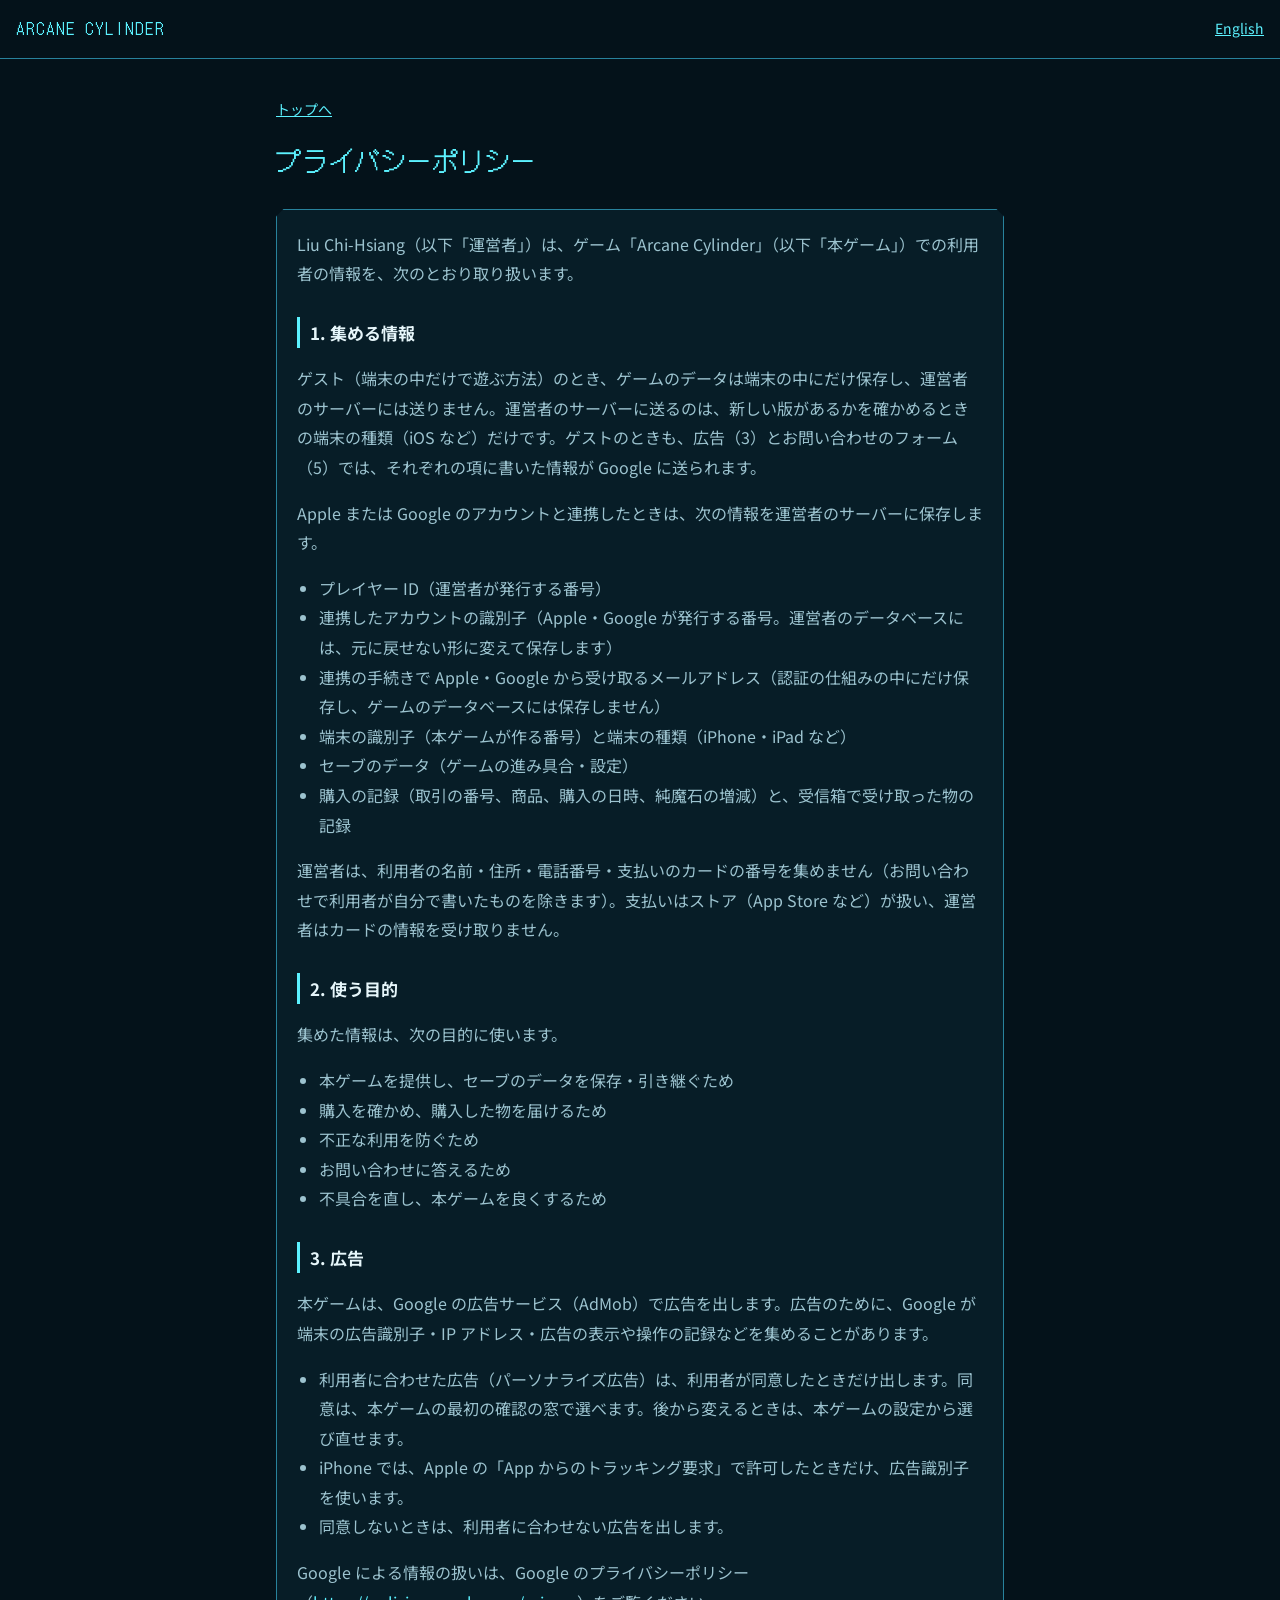
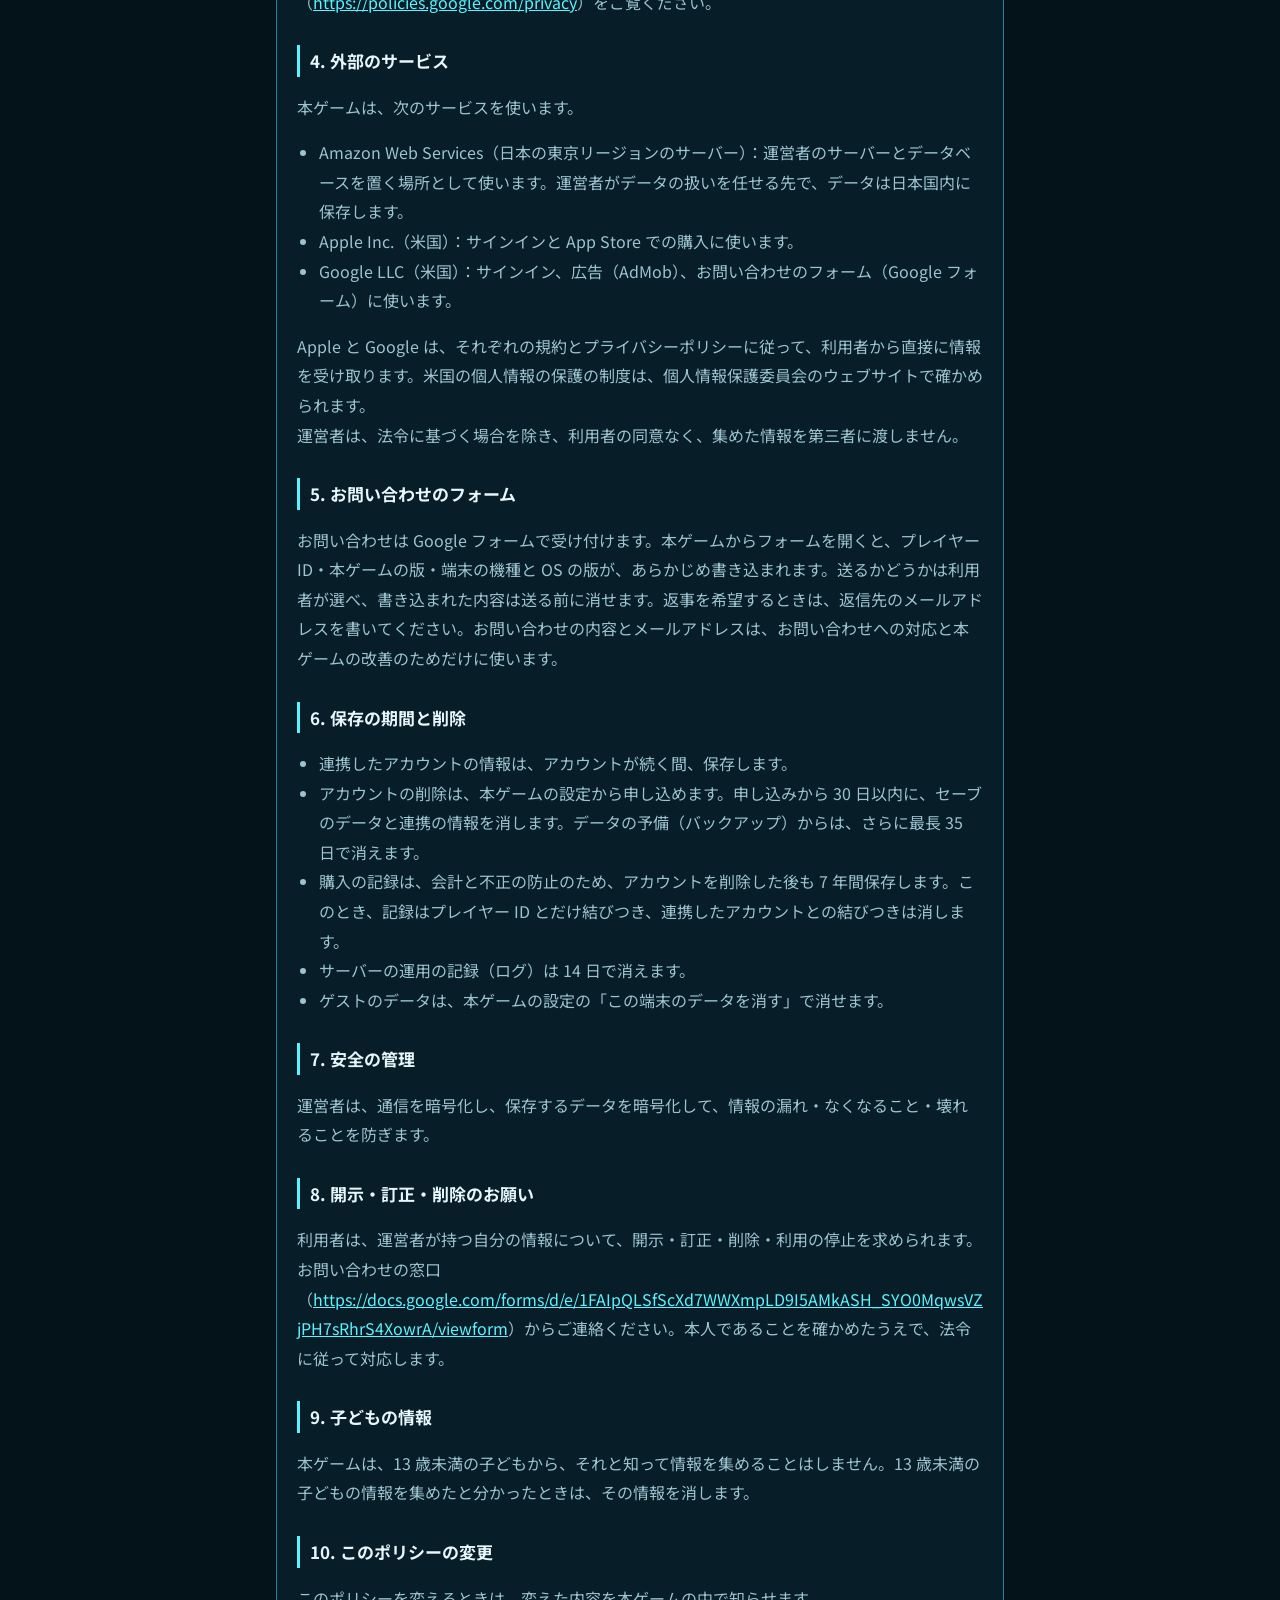
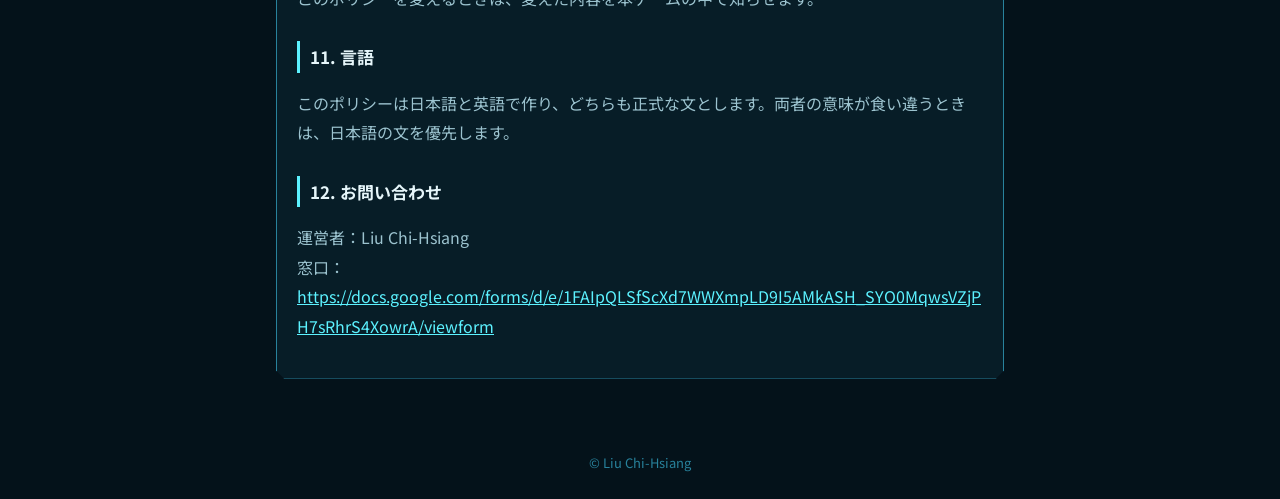
==== ja/privacy.html @ cfb00598 "Publish the official site: support, terms, privacy policy and statutory notices Co-Authored-By: Clau" ====
<!doctype html>
<html lang="ja">
<head>
<meta charset="utf-8">
<meta name="viewport" content="width=device-width, initial-scale=1">
<title>プライバシーポリシー | Arcane Cylinder</title>
<link rel="preconnect" href="https://fonts.googleapis.com">
<link rel="preconnect" href="https://fonts.gstatic.com" crossorigin>
<link href="https://fonts.googleapis.com/css2?family=DotGothic16&family=Noto+Sans+JP:wght@400;700&display=swap" rel="stylesheet">
<link rel="stylesheet" href="../style.css">
</head>
<body>
<header>
<a class="brand" href="./index.html">ARCANE CYLINDER</a>
<a class="lang" href="../en/privacy.html">English</a>
</header>
<main>
<p class="crumb"><a href="./index.html">トップへ</a></p>
<h1>プライバシーポリシー</h1>
<div class="doc">
<p>Liu Chi-Hsiang（以下「運営者」）は、ゲーム「Arcane Cylinder」（以下「本ゲーム」）での利用者の情報を、次のとおり取り扱います。</p>
<h2>1. 集める情報</h2>
<p>ゲスト（端末の中だけで遊ぶ方法）のとき、ゲームのデータは端末の中にだけ保存し、運営者のサーバーには送りません。運営者のサーバーに送るのは、新しい版があるかを確かめるときの端末の種類（iOS など）だけです。ゲストのときも、広告（3）とお問い合わせのフォーム（5）では、それぞれの項に書いた情報が Google に送られます。</p>
<p>Apple または Google のアカウントと連携したときは、次の情報を運営者のサーバーに保存します。</p>
<ul><li>プレイヤー ID（運営者が発行する番号）</li><li>連携したアカウントの識別子（Apple・Google が発行する番号。運営者のデータベースには、元に戻せない形に変えて保存します）</li><li>連携の手続きで Apple・Google から受け取るメールアドレス（認証の仕組みの中にだけ保存し、ゲームのデータベースには保存しません）</li><li>端末の識別子（本ゲームが作る番号）と端末の種類（iPhone・iPad など）</li><li>セーブのデータ（ゲームの進み具合・設定）</li><li>購入の記録（取引の番号、商品、購入の日時、純魔石の増減）と、受信箱で受け取った物の記録</li></ul>
<p>運営者は、利用者の名前・住所・電話番号・支払いのカードの番号を集めません（お問い合わせで利用者が自分で書いたものを除きます）。支払いはストア（App Store など）が扱い、運営者はカードの情報を受け取りません。</p>
<h2>2. 使う目的</h2>
<p>集めた情報は、次の目的に使います。</p>
<ul><li>本ゲームを提供し、セーブのデータを保存・引き継ぐため</li><li>購入を確かめ、購入した物を届けるため</li><li>不正な利用を防ぐため</li><li>お問い合わせに答えるため</li><li>不具合を直し、本ゲームを良くするため</li></ul>
<h2>3. 広告</h2>
<p>本ゲームは、Google の広告サービス（AdMob）で広告を出します。広告のために、Google が端末の広告識別子・IP アドレス・広告の表示や操作の記録などを集めることがあります。</p>
<ul><li>利用者に合わせた広告（パーソナライズ広告）は、利用者が同意したときだけ出します。同意は、本ゲームの最初の確認の窓で選べます。後から変えるときは、本ゲームの設定から選び直せます。</li><li>iPhone では、Apple の「App からのトラッキング要求」で許可したときだけ、広告識別子を使います。</li><li>同意しないときは、利用者に合わせない広告を出します。</li></ul>
<p>Google による情報の扱いは、Google のプライバシーポリシー（<a href="https://policies.google.com/privacy">https://policies.google.com/privacy</a>）をご覧ください。</p>
<h2>4. 外部のサービス</h2>
<p>本ゲームは、次のサービスを使います。</p>
<ul><li>Amazon Web Services（日本の東京リージョンのサーバー）：運営者のサーバーとデータベースを置く場所として使います。運営者がデータの扱いを任せる先で、データは日本国内に保存します。</li><li>Apple Inc.（米国）：サインインと App Store での購入に使います。</li><li>Google LLC（米国）：サインイン、広告（AdMob）、お問い合わせのフォーム（Google フォーム）に使います。</li></ul>
<p>Apple と Google は、それぞれの規約とプライバシーポリシーに従って、利用者から直接に情報を受け取ります。米国の個人情報の保護の制度は、個人情報保護委員会のウェブサイトで確かめられます。<br>運営者は、法令に基づく場合を除き、利用者の同意なく、集めた情報を第三者に渡しません。</p>
<h2>5. お問い合わせのフォーム</h2>
<p>お問い合わせは Google フォームで受け付けます。本ゲームからフォームを開くと、プレイヤー ID・本ゲームの版・端末の機種と OS の版が、あらかじめ書き込まれます。送るかどうかは利用者が選べ、書き込まれた内容は送る前に消せます。返事を希望するときは、返信先のメールアドレスを書いてください。お問い合わせの内容とメールアドレスは、お問い合わせへの対応と本ゲームの改善のためだけに使います。</p>
<h2>6. 保存の期間と削除</h2>
<ul><li>連携したアカウントの情報は、アカウントが続く間、保存します。</li><li>アカウントの削除は、本ゲームの設定から申し込めます。申し込みから 30 日以内に、セーブのデータと連携の情報を消します。データの予備（バックアップ）からは、さらに最長 35 日で消えます。</li><li>購入の記録は、会計と不正の防止のため、アカウントを削除した後も 7 年間保存します。このとき、記録はプレイヤー ID とだけ結びつき、連携したアカウントとの結びつきは消します。</li><li>サーバーの運用の記録（ログ）は 14 日で消えます。</li><li>ゲストのデータは、本ゲームの設定の「この端末のデータを消す」で消せます。</li></ul>
<h2>7. 安全の管理</h2>
<p>運営者は、通信を暗号化し、保存するデータを暗号化して、情報の漏れ・なくなること・壊れることを防ぎます。</p>
<h2>8. 開示・訂正・削除のお願い</h2>
<p>利用者は、運営者が持つ自分の情報について、開示・訂正・削除・利用の停止を求められます。お問い合わせの窓口（<a href="https://docs.google.com/forms/d/e/1FAIpQLSfScXd7WWXmpLD9I5AMkASH_SYO0MqwsVZjPH7sRhrS4XowrA/viewform">https://docs.google.com/forms/d/e/1FAIpQLSfScXd7WWXmpLD9I5AMkASH_SYO0MqwsVZjPH7sRhrS4XowrA/viewform</a>）からご連絡ください。本人であることを確かめたうえで、法令に従って対応します。</p>
<h2>9. 子どもの情報</h2>
<p>本ゲームは、13 歳未満の子どもから、それと知って情報を集めることはしません。13 歳未満の子どもの情報を集めたと分かったときは、その情報を消します。</p>
<h2>10. このポリシーの変更</h2>
<p>このポリシーを変えるときは、変えた内容を本ゲームの中で知らせます。</p>
<h2>11. 言語</h2>
<p>このポリシーは日本語と英語で作り、どちらも正式な文とします。両者の意味が食い違うときは、日本語の文を優先します。</p>
<h2>12. お問い合わせ</h2>
<p>運営者：Liu Chi-Hsiang<br>窓口：<a href="https://docs.google.com/forms/d/e/1FAIpQLSfScXd7WWXmpLD9I5AMkASH_SYO0MqwsVZjPH7sRhrS4XowrA/viewform">https://docs.google.com/forms/d/e/1FAIpQLSfScXd7WWXmpLD9I5AMkASH_SYO0MqwsVZjPH7sRhrS4XowrA/viewform</a></p>
</div>
</main>
<footer>© Liu Chi-Hsiang</footer>
</body>
</html>
---- style.css ----
:root { --bg: #04121a; --panel: #071d27; --holo: #5cf2ff; --holo-dim: #28829c; --text: #e6f6fa; --dim: #9cc3cf; }
* { box-sizing: border-box; }
body { margin: 0; background: var(--bg); color: var(--text); font: 16px/1.85 "Noto Sans JP", system-ui, sans-serif; }
a { color: var(--holo); }
header { display: flex; justify-content: space-between; align-items: center; padding: 14px 16px; border-bottom: 1px solid var(--holo-dim); }
.brand { font-family: "DotGothic16", monospace; letter-spacing: .12em; text-decoration: none; }
.lang { font-size: 14px; }
main { max-width: 760px; margin: 0 auto; padding: 24px 16px 48px; }
h1 { font-family: "DotGothic16", "Noto Sans JP", monospace; font-weight: 400; font-size: 26px; color: var(--holo); margin: 8px 0 24px; }
h2 { font-size: 17px; margin: 28px 0 8px; padding-left: 10px; border-left: 3px solid var(--holo); }
p, li { color: var(--dim); overflow-wrap: anywhere; }
ol, ul { padding-left: 1.4em; }
.doc { background: var(--panel); border: 1px solid var(--holo-dim); padding: 4px 20px 20px; clip-path: polygon(8px 0, calc(100% - 8px) 0, 100% 8px, 100% calc(100% - 8px), calc(100% - 8px) 100%, 8px 100%, 0 calc(100% - 8px), 0 8px); }
.hero { padding: 32px 0 8px; }
.hero h1 { font-size: 34px; letter-spacing: .12em; margin-bottom: 4px; }
.button { display: inline-block; padding: 12px 20px; border: 1px solid var(--holo); background: rgba(92, 242, 255, .08); text-decoration: none; }
.links { list-style: none; padding: 0; }
.links li { border-bottom: 1px solid rgba(40, 130, 156, .5); }
.links a { display: block; padding: 12px 4px; text-decoration: none; }
.links a::after { content: "  ›"; }
.note, .crumb { font-size: 14px; }
footer { text-align: center; color: var(--holo-dim); font-size: 13px; padding: 24px 16px; }
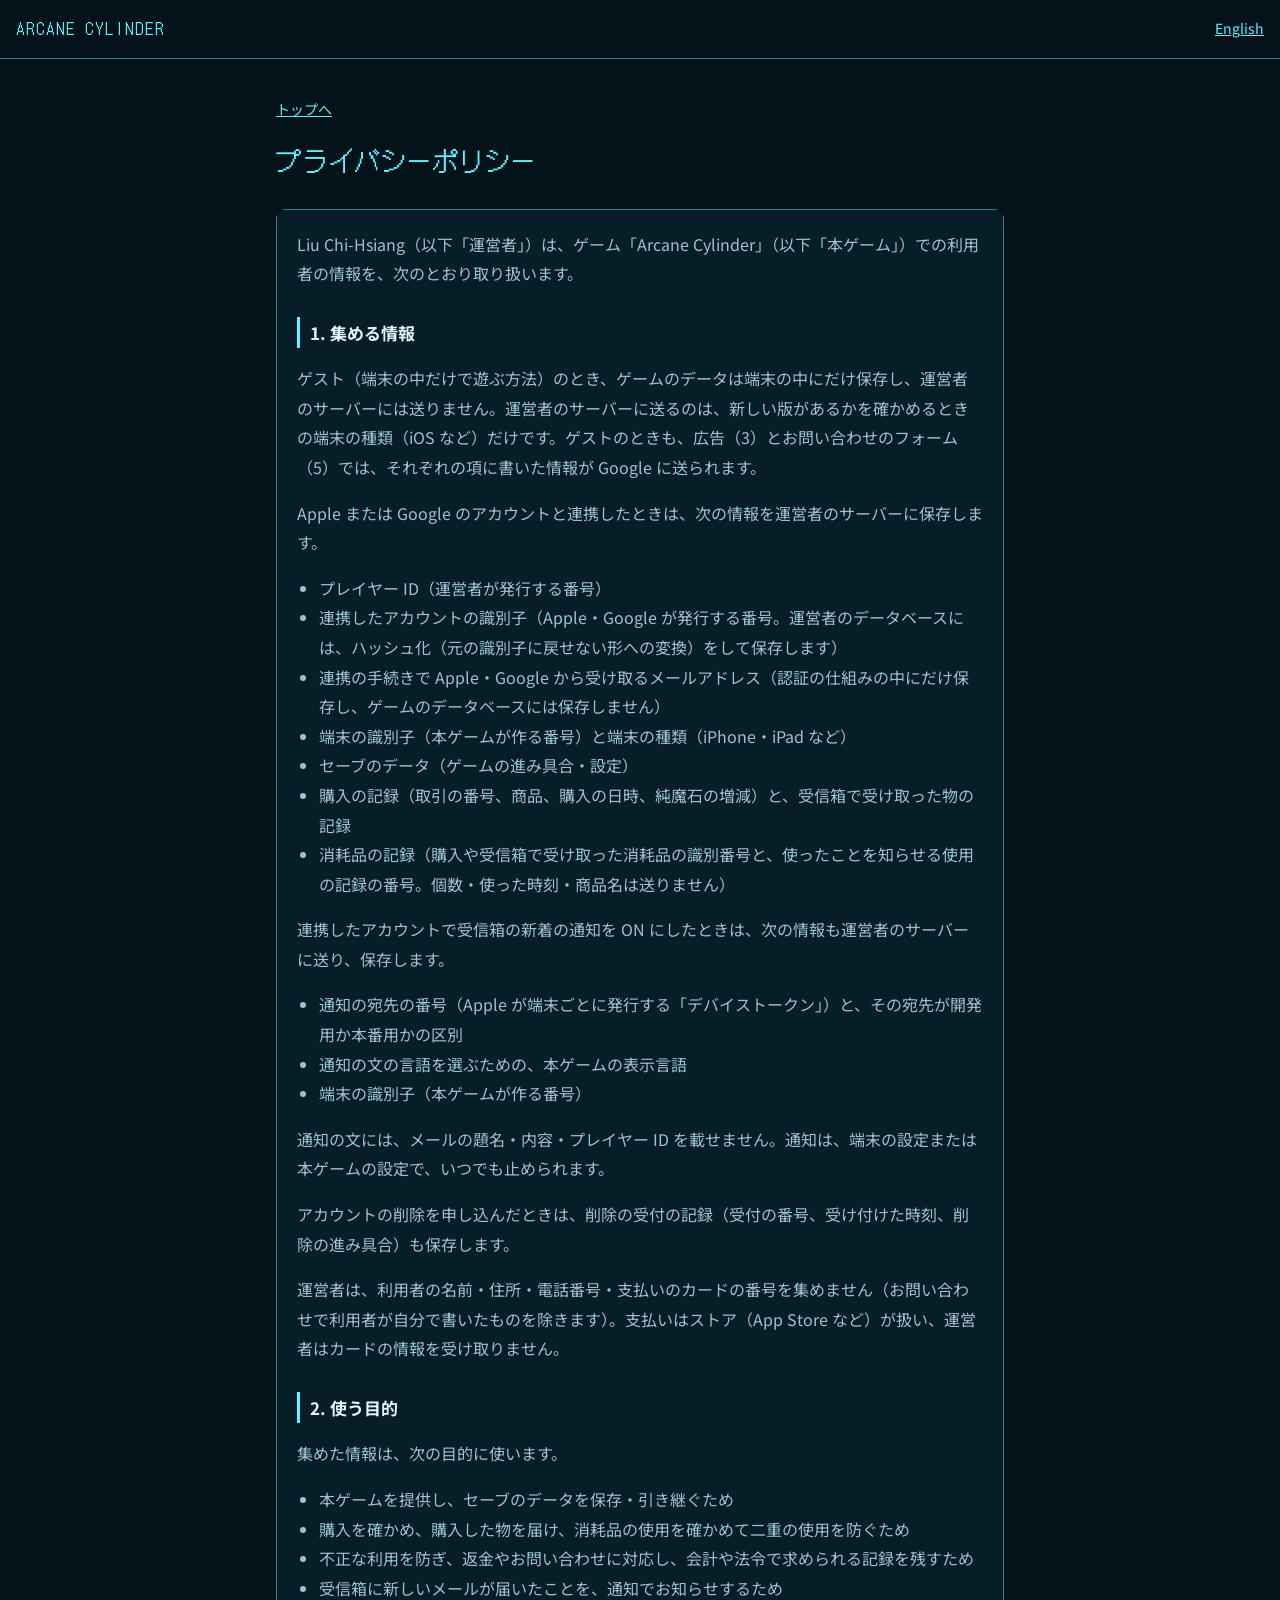
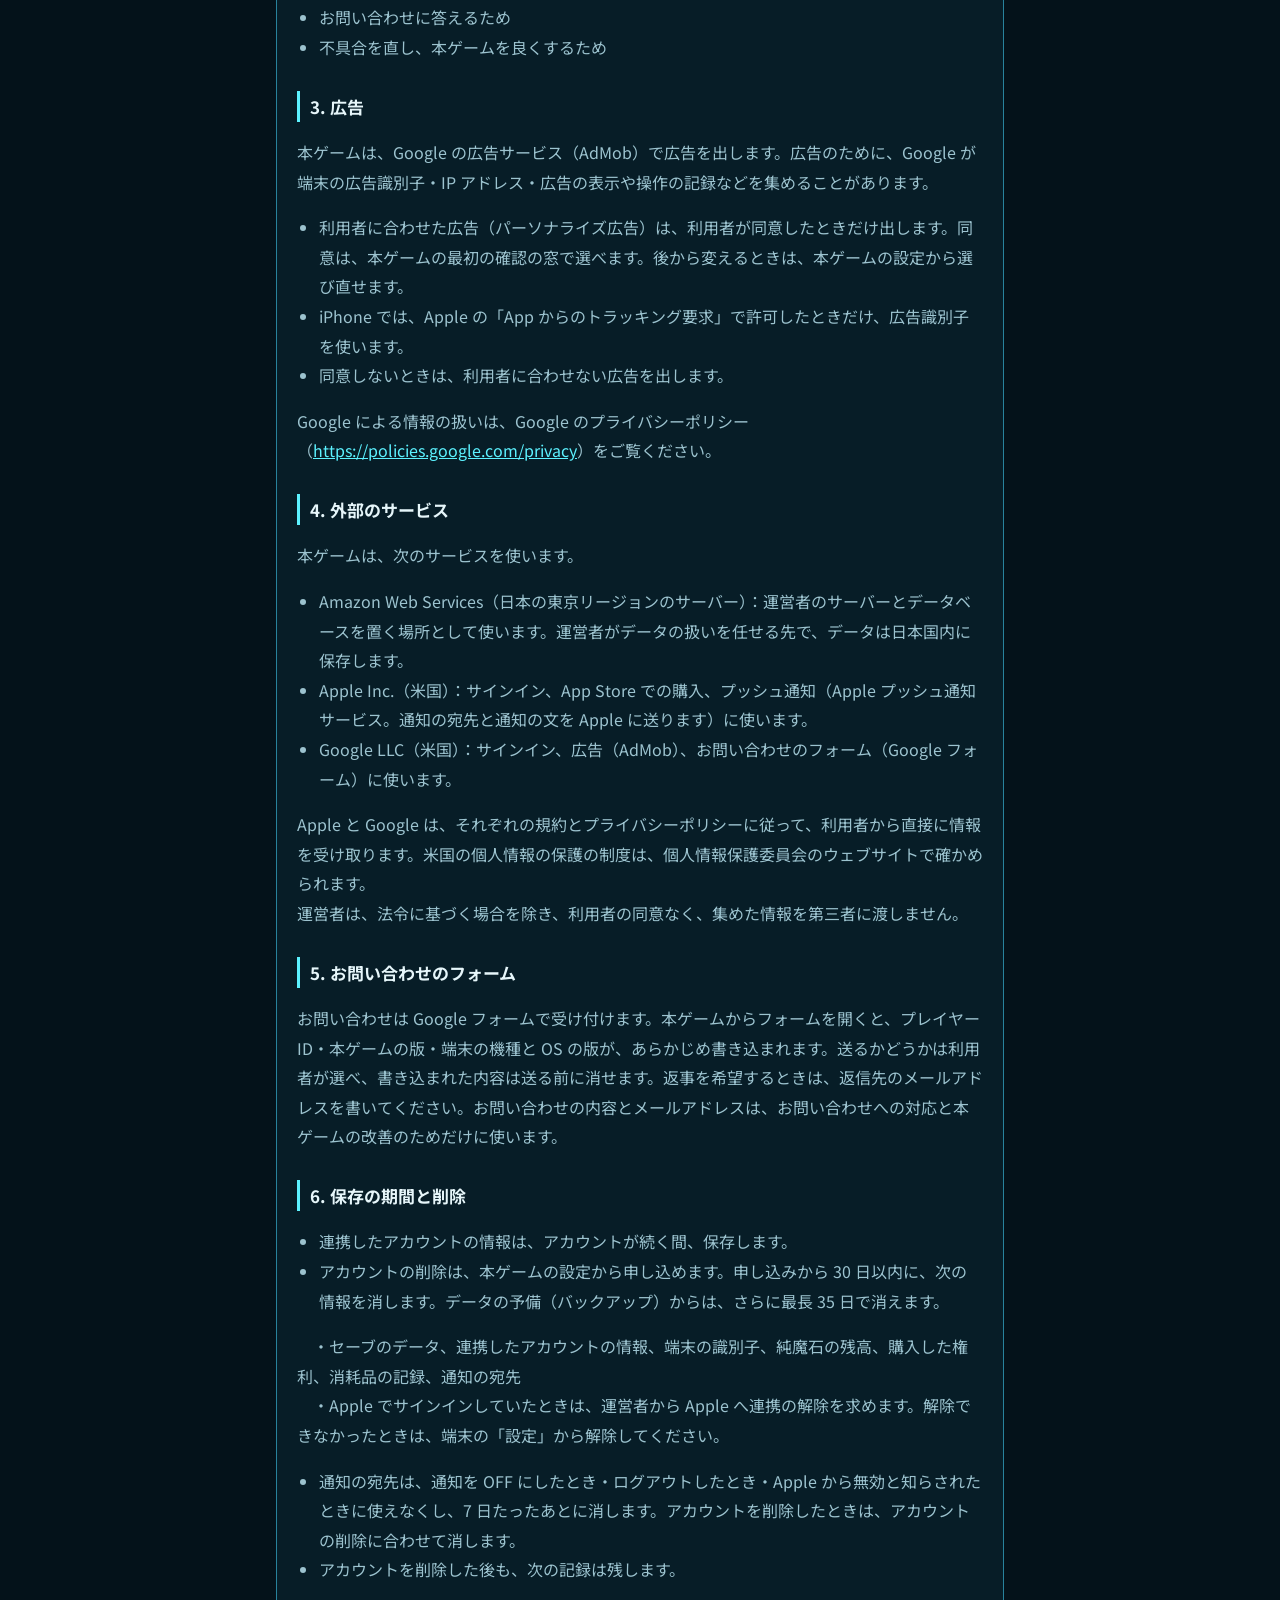
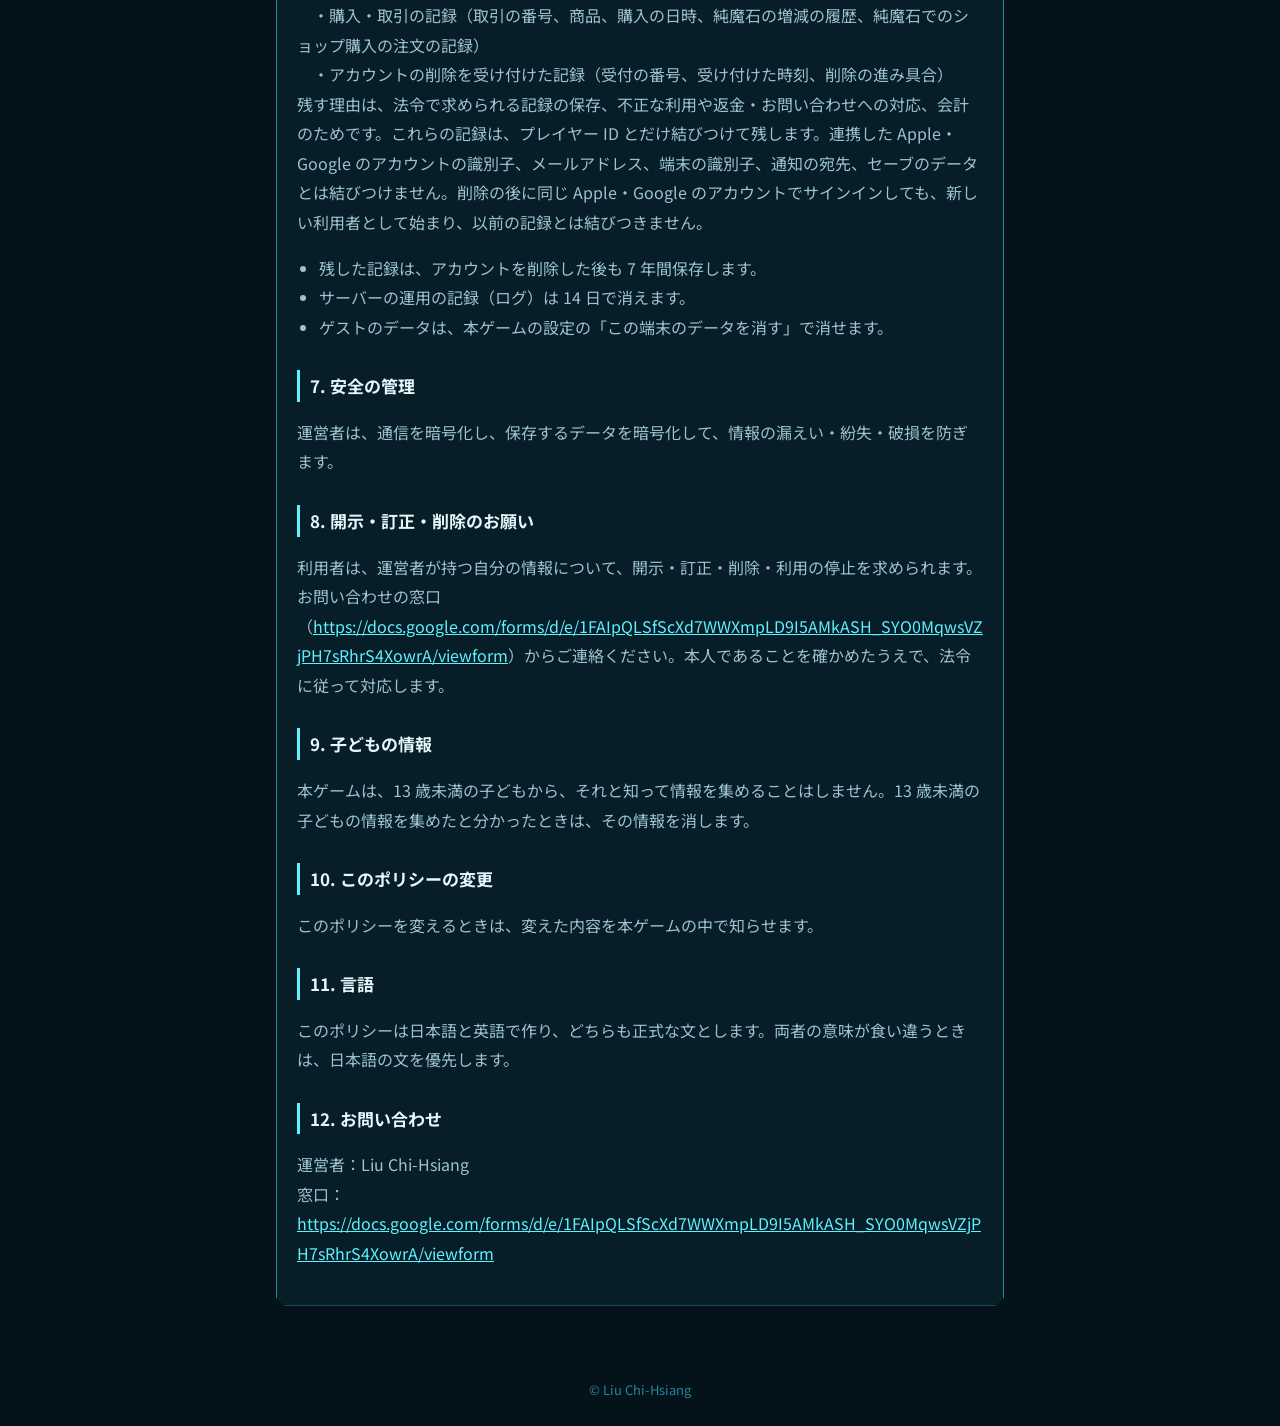
==== commit f5d96d47: "プライバシーポリシーを更新（通知の宛先・削除後に残す記録・消耗品の記録） ゲームのリポジトリの data/legal（metamonsawa/arcane_cylinder#199）から tools/" ====
--- a/ja/privacy.html
+++ b/ja/privacy.html
@@ -22,25 +22,33 @@
 <h2>1. 集める情報</h2>
 <p>ゲスト（端末の中だけで遊ぶ方法）のとき、ゲームのデータは端末の中にだけ保存し、運営者のサーバーには送りません。運営者のサーバーに送るのは、新しい版があるかを確かめるときの端末の種類（iOS など）だけです。ゲストのときも、広告（3）とお問い合わせのフォーム（5）では、それぞれの項に書いた情報が Google に送られます。</p>
 <p>Apple または Google のアカウントと連携したときは、次の情報を運営者のサーバーに保存します。</p>
-<ul><li>プレイヤー ID（運営者が発行する番号）</li><li>連携したアカウントの識別子（Apple・Google が発行する番号。運営者のデータベースには、元に戻せない形に変えて保存します）</li><li>連携の手続きで Apple・Google から受け取るメールアドレス（認証の仕組みの中にだけ保存し、ゲームのデータベースには保存しません）</li><li>端末の識別子（本ゲームが作る番号）と端末の種類（iPhone・iPad など）</li><li>セーブのデータ（ゲームの進み具合・設定）</li><li>購入の記録（取引の番号、商品、購入の日時、純魔石の増減）と、受信箱で受け取った物の記録</li></ul>
+<ul><li>プレイヤー ID（運営者が発行する番号）</li><li>連携したアカウントの識別子（Apple・Google が発行する番号。運営者のデータベースには、ハッシュ化（元の識別子に戻せない形への変換）をして保存します）</li><li>連携の手続きで Apple・Google から受け取るメールアドレス（認証の仕組みの中にだけ保存し、ゲームのデータベースには保存しません）</li><li>端末の識別子（本ゲームが作る番号）と端末の種類（iPhone・iPad など）</li><li>セーブのデータ（ゲームの進み具合・設定）</li><li>購入の記録（取引の番号、商品、購入の日時、純魔石の増減）と、受信箱で受け取った物の記録</li><li>消耗品の記録（購入や受信箱で受け取った消耗品の識別番号と、使ったことを知らせる使用の記録の番号。個数・使った時刻・商品名は送りません）</li></ul>
+<p>連携したアカウントで受信箱の新着の通知を ON にしたときは、次の情報も運営者のサーバーに送り、保存します。</p>
+<ul><li>通知の宛先の番号（Apple が端末ごとに発行する「デバイストークン」）と、その宛先が開発用か本番用かの区別</li><li>通知の文の言語を選ぶための、本ゲームの表示言語</li><li>端末の識別子（本ゲームが作る番号）</li></ul>
+<p>通知の文には、メールの題名・内容・プレイヤー ID を載せません。通知は、端末の設定または本ゲームの設定で、いつでも止められます。</p>
+<p>アカウントの削除を申し込んだときは、削除の受付の記録（受付の番号、受け付けた時刻、削除の進み具合）も保存します。</p>
 <p>運営者は、利用者の名前・住所・電話番号・支払いのカードの番号を集めません（お問い合わせで利用者が自分で書いたものを除きます）。支払いはストア（App Store など）が扱い、運営者はカードの情報を受け取りません。</p>
 <h2>2. 使う目的</h2>
 <p>集めた情報は、次の目的に使います。</p>
-<ul><li>本ゲームを提供し、セーブのデータを保存・引き継ぐため</li><li>購入を確かめ、購入した物を届けるため</li><li>不正な利用を防ぐため</li><li>お問い合わせに答えるため</li><li>不具合を直し、本ゲームを良くするため</li></ul>
+<ul><li>本ゲームを提供し、セーブのデータを保存・引き継ぐため</li><li>購入を確かめ、購入した物を届け、消耗品の使用を確かめて二重の使用を防ぐため</li><li>不正な利用を防ぎ、返金やお問い合わせに対応し、会計や法令で求められる記録を残すため</li><li>受信箱に新しいメールが届いたことを、通知でお知らせするため</li><li>お問い合わせに答えるため</li><li>不具合を直し、本ゲームを良くするため</li></ul>
 <h2>3. 広告</h2>
 <p>本ゲームは、Google の広告サービス（AdMob）で広告を出します。広告のために、Google が端末の広告識別子・IP アドレス・広告の表示や操作の記録などを集めることがあります。</p>
 <ul><li>利用者に合わせた広告（パーソナライズ広告）は、利用者が同意したときだけ出します。同意は、本ゲームの最初の確認の窓で選べます。後から変えるときは、本ゲームの設定から選び直せます。</li><li>iPhone では、Apple の「App からのトラッキング要求」で許可したときだけ、広告識別子を使います。</li><li>同意しないときは、利用者に合わせない広告を出します。</li></ul>
 <p>Google による情報の扱いは、Google のプライバシーポリシー（<a href="https://policies.google.com/privacy">https://policies.google.com/privacy</a>）をご覧ください。</p>
 <h2>4. 外部のサービス</h2>
 <p>本ゲームは、次のサービスを使います。</p>
-<ul><li>Amazon Web Services（日本の東京リージョンのサーバー）：運営者のサーバーとデータベースを置く場所として使います。運営者がデータの扱いを任せる先で、データは日本国内に保存します。</li><li>Apple Inc.（米国）：サインインと App Store での購入に使います。</li><li>Google LLC（米国）：サインイン、広告（AdMob）、お問い合わせのフォーム（Google フォーム）に使います。</li></ul>
+<ul><li>Amazon Web Services（日本の東京リージョンのサーバー）：運営者のサーバーとデータベースを置く場所として使います。運営者がデータの扱いを任せる先で、データは日本国内に保存します。</li><li>Apple Inc.（米国）：サインイン、App Store での購入、プッシュ通知（Apple プッシュ通知サービス。通知の宛先と通知の文を Apple に送ります）に使います。</li><li>Google LLC（米国）：サインイン、広告（AdMob）、お問い合わせのフォーム（Google フォーム）に使います。</li></ul>
 <p>Apple と Google は、それぞれの規約とプライバシーポリシーに従って、利用者から直接に情報を受け取ります。米国の個人情報の保護の制度は、個人情報保護委員会のウェブサイトで確かめられます。<br>運営者は、法令に基づく場合を除き、利用者の同意なく、集めた情報を第三者に渡しません。</p>
 <h2>5. お問い合わせのフォーム</h2>
 <p>お問い合わせは Google フォームで受け付けます。本ゲームからフォームを開くと、プレイヤー ID・本ゲームの版・端末の機種と OS の版が、あらかじめ書き込まれます。送るかどうかは利用者が選べ、書き込まれた内容は送る前に消せます。返事を希望するときは、返信先のメールアドレスを書いてください。お問い合わせの内容とメールアドレスは、お問い合わせへの対応と本ゲームの改善のためだけに使います。</p>
 <h2>6. 保存の期間と削除</h2>
-<ul><li>連携したアカウントの情報は、アカウントが続く間、保存します。</li><li>アカウントの削除は、本ゲームの設定から申し込めます。申し込みから 30 日以内に、セーブのデータと連携の情報を消します。データの予備（バックアップ）からは、さらに最長 35 日で消えます。</li><li>購入の記録は、会計と不正の防止のため、アカウントを削除した後も 7 年間保存します。このとき、記録はプレイヤー ID とだけ結びつき、連携したアカウントとの結びつきは消します。</li><li>サーバーの運用の記録（ログ）は 14 日で消えます。</li><li>ゲストのデータは、本ゲームの設定の「この端末のデータを消す」で消せます。</li></ul>
+<ul><li>連携したアカウントの情報は、アカウントが続く間、保存します。</li><li>アカウントの削除は、本ゲームの設定から申し込めます。申し込みから 30 日以内に、次の情報を消します。データの予備（バックアップ）からは、さらに最長 35 日で消えます。</li></ul>
+<p>　・セーブのデータ、連携したアカウントの情報、端末の識別子、純魔石の残高、購入した権利、消耗品の記録、通知の宛先<br>　・Apple でサインインしていたときは、運営者から Apple へ連携の解除を求めます。解除できなかったときは、端末の「設定」から解除してください。</p>
+<ul><li>通知の宛先は、通知を OFF にしたとき・ログアウトしたとき・Apple から無効と知らされたときに使えなくし、7 日たったあとに消します。アカウントを削除したときは、アカウントの削除に合わせて消します。</li><li>アカウントを削除した後も、次の記録は残します。</li></ul>
+<p>　・購入・取引の記録（取引の番号、商品、購入の日時、純魔石の増減の履歴、純魔石でのショップ購入の注文の記録）<br>　・アカウントの削除を受け付けた記録（受付の番号、受け付けた時刻、削除の進み具合）<br>残す理由は、法令で求められる記録の保存、不正な利用や返金・お問い合わせへの対応、会計のためです。これらの記録は、プレイヤー ID とだけ結びつけて残します。連携した Apple・Google のアカウントの識別子、メールアドレス、端末の識別子、通知の宛先、セーブのデータとは結びつけません。削除の後に同じ Apple・Google のアカウントでサインインしても、新しい利用者として始まり、以前の記録とは結びつきません。</p>
+<ul><li>残した記録は、アカウントを削除した後も 7 年間保存します。</li><li>サーバーの運用の記録（ログ）は 14 日で消えます。</li><li>ゲストのデータは、本ゲームの設定の「この端末のデータを消す」で消せます。</li></ul>
 <h2>7. 安全の管理</h2>
-<p>運営者は、通信を暗号化し、保存するデータを暗号化して、情報の漏れ・なくなること・壊れることを防ぎます。</p>
+<p>運営者は、通信を暗号化し、保存するデータを暗号化して、情報の漏えい・紛失・破損を防ぎます。</p>
 <h2>8. 開示・訂正・削除のお願い</h2>
 <p>利用者は、運営者が持つ自分の情報について、開示・訂正・削除・利用の停止を求められます。お問い合わせの窓口（<a href="https://docs.google.com/forms/d/e/1FAIpQLSfScXd7WWXmpLD9I5AMkASH_SYO0MqwsVZjPH7sRhrS4XowrA/viewform">https://docs.google.com/forms/d/e/1FAIpQLSfScXd7WWXmpLD9I5AMkASH_SYO0MqwsVZjPH7sRhrS4XowrA/viewform</a>）からご連絡ください。本人であることを確かめたうえで、法令に従って対応します。</p>
 <h2>9. 子どもの情報</h2>
